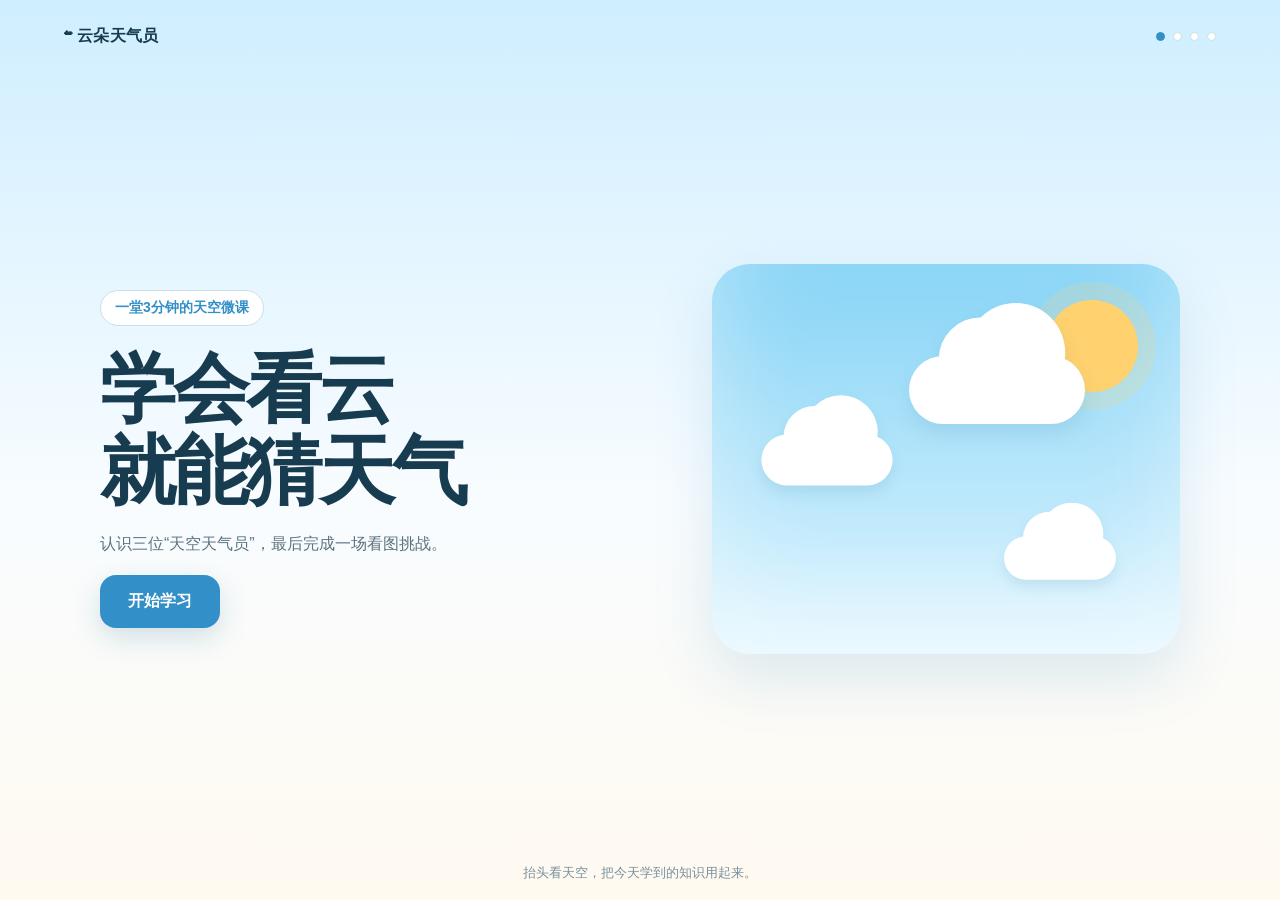
==== cloud-weather/index.html @ 01941896 "Publish 3分钟学会看云识天气" ====
<!doctype html>
<html lang="zh-CN">
<head>
  <meta charset="utf-8" />
  <meta name="viewport" content="width=device-width,initial-scale=1" />
  <title>3分钟学会看云识天气</title>
  <meta name="description" content="认识积云、层云和积雨云，完成看图挑战。" />
  <style>
    :root{--blue:#328fc7;--navy:#173b4f;--sky:#dff4ff;--cream:#fff9ee;--green:#4ea873;--coral:#ee806a;--muted:#5c7482;--line:#c9e0ea}
    *{box-sizing:border-box} body{margin:0;font-family:-apple-system,BlinkMacSystemFont,"PingFang SC","Microsoft YaHei",sans-serif;color:var(--navy);background:linear-gradient(180deg,#cfeeff 0,#f8fcff 55%,#fffaf0 100%);min-height:100vh}
    button{font:inherit}.app{min-height:100vh;display:flex;flex-direction:column}.topbar{height:72px;display:flex;align-items:center;justify-content:space-between;padding:0 clamp(20px,5vw,72px)}
    .brand{font-weight:800;letter-spacing:.02em;border:0;background:transparent;color:var(--navy);padding:10px 0;cursor:pointer}.brand:hover{color:var(--blue)}.progress{display:flex;gap:8px;align-items:center}.dot{width:9px;height:9px;border-radius:50%;background:#fff;border:1px solid var(--line)}.dot.on{background:var(--blue);border-color:var(--blue)}
    main{flex:1;display:grid;place-items:center;padding:20px}.screen{display:none;width:min(1080px,100%);animation:fade .35s ease}.screen.active{display:block}@keyframes fade{from{opacity:0;transform:translateY(8px)}to{opacity:1;transform:none}}
    .hero{display:grid;grid-template-columns:1.1fr .9fr;gap:40px;align-items:center;min-height:560px}.eyebrow{display:inline-block;background:#fff;border:1px solid var(--line);border-radius:999px;padding:8px 14px;font-size:14px;font-weight:700;color:var(--blue)}
    h1{font-size:clamp(42px,7vw,76px);line-height:1.08;margin:22px 0 18px;letter-spacing:-.04em}h2{font-size:clamp(30px,4vw,46px);margin:0 0 12px}p{line-height:1.8;color:var(--muted)}
    .btn{border:0;border-radius:16px;padding:16px 28px;font-weight:800;cursor:pointer;transition:.2s;box-shadow:0 10px 28px rgba(29,101,140,.18)}.btn:hover{transform:translateY(-2px)}.primary{background:var(--blue);color:#fff}.secondary{background:#fff;color:var(--navy);border:1px solid var(--line);box-shadow:none}
    .sky-stage{height:390px;border-radius:38px;background:linear-gradient(#87d4f6,#dff5ff);position:relative;overflow:hidden;box-shadow:inset 0 -50px 100px rgba(255,255,255,.45),0 24px 60px rgba(43,129,176,.15)}
    .sun{width:92px;height:92px;background:#ffd16f;border-radius:50%;position:absolute;right:42px;top:36px;box-shadow:0 0 0 18px rgba(255,209,111,.18)}
    .cloud{position:absolute;width:160px;height:62px;background:#fff;border-radius:60px;filter:drop-shadow(0 10px 8px rgba(51,122,157,.12))}.cloud:before,.cloud:after{content:"";position:absolute;background:#fff;border-radius:50%}.cloud:before{width:76px;height:76px;left:27px;top:-35px}.cloud:after{width:90px;height:90px;right:18px;top:-48px}.c1{left:35px;top:165px;transform:scale(.82)}.c2{left:205px;top:95px;transform:scale(1.1)}.c3{right:40px;bottom:65px;transform:scale(.7)}
    .section-head{text-align:center;margin-bottom:32px}.cards{display:grid;grid-template-columns:repeat(3,1fr);gap:22px}.card{background:rgba(255,255,255,.88);border:1px solid var(--line);border-radius:26px;padding:22px;cursor:pointer;transition:.25s;box-shadow:0 14px 38px rgba(42,111,148,.08)}.card:hover{transform:translateY(-6px);box-shadow:0 20px 46px rgba(42,111,148,.15)}
    .cloud-thumb{height:175px;border-radius:20px;background:linear-gradient(#9fdcf6,#e7f8ff);position:relative;overflow:hidden;margin-bottom:20px}.cloud-photo{width:100%;height:100%;display:block;object-fit:cover}.card h3{font-size:25px;margin:8px 0}.tag{font-size:13px;font-weight:800;color:var(--blue)}
    .mini-cloud{position:absolute;background:#fff;border-radius:60px}.mini-cloud.cumulus{width:116px;height:44px;left:50%;top:58%;transform:translate(-50%,-50%)}.mini-cloud.cumulus:before,.mini-cloud.cumulus:after{content:"";position:absolute;background:#fff;border-radius:50%}.mini-cloud.cumulus:before{width:58px;height:58px;left:14px;top:-32px}.mini-cloud.cumulus:after{width:70px;height:70px;right:8px;top:-40px}
    .mini-cloud.stratus{width:190px;height:50px;left:50%;top:50%;transform:translate(-50%,-50%);background:#d2dde2;box-shadow:0 25px 0 #dbe5e8,-55px -15px 0 -8px #d2dde2,55px -8px 0 -5px #c8d5da}
    .storm{position:absolute;width:128px;height:62px;border-radius:60px;background:#657681;left:50%;top:42%;transform:translate(-50%,-50%)}.storm:before,.storm:after{content:"";position:absolute;border-radius:50%;background:#657681}.storm:before{width:74px;height:74px;left:10px;top:-34px}.storm:after{width:82px;height:82px;right:5px;top:-42px}.bolt{position:absolute;left:48%;top:60%;font-size:54px;color:#ffd45c}
    .detail{display:grid;grid-template-columns:.9fr 1.1fr;gap:42px;align-items:center}.detail-panel{background:#fff;border:1px solid var(--line);border-radius:30px;padding:34px}.fact{padding:18px 0;border-bottom:1px solid #e7f0f4}.fact:last-child{border:0}.fact b{display:block;margin-bottom:7px}.rhyme{background:var(--cream);border-radius:18px;padding:18px 20px;font-size:20px;font-weight:800;color:var(--navy)}.actions{display:flex;gap:12px;margin-top:24px}
    .quiz-wrap{max-width:760px;margin:auto;text-align:center}.quiz-count{font-size:14px;font-weight:800;color:var(--blue);margin-top:10px}.quiz-image{height:310px;border-radius:30px;background:linear-gradient(#8dd3f2,#e9f8ff);position:relative;margin:22px 0;border:1px solid var(--line);overflow:hidden}.quiz-image.text-question{height:220px;display:grid;place-items:center;padding:34px;background:var(--cream);font-size:26px;font-weight:800;line-height:1.55}.options{display:grid;grid-template-columns:repeat(3,1fr);gap:14px}.option{background:#fff;border:2px solid transparent;border-radius:16px;padding:15px;cursor:pointer;font-weight:800;color:var(--navy)}.option:hover{border-color:var(--blue)}.option:disabled{cursor:default;opacity:.72}.feedback{min-height:58px;margin:16px 0 8px;font-weight:700}.correct{color:var(--green)}.wrong{color:var(--coral)}
    .result{text-align:center;background:rgba(255,255,255,.9);border:1px solid var(--line);border-radius:34px;padding:60px 30px;max-width:760px;margin:auto}.badge{width:120px;height:120px;border-radius:50%;background:#e6f7ed;color:var(--green);display:grid;place-items:center;font-size:60px;margin:0 auto 24px}
    .footer{text-align:center;padding:18px;color:#78909c;font-size:13px}@media(max-width:800px){.hero,.detail{grid-template-columns:1fr}.hero{padding-top:20px}.sky-stage{height:300px}.cards{grid-template-columns:1fr}.options{grid-template-columns:1fr}.topbar{height:60px}.card{display:grid;grid-template-columns:140px 1fr;gap:16px}.cloud-thumb{height:130px;margin:0}}
  </style>
</head>
<body>
<div class="app">
  <header class="topbar"><button class="brand" type="button" onclick="restart()" aria-label="返回首页">☁ 云朵天气员</button><div class="progress" aria-label="学习进度"><span class="dot on"></span><span class="dot"></span><span class="dot"></span><span class="dot"></span></div></header>
  <main>
    <section id="home" class="screen active"><div class="hero"><div><span class="eyebrow">一堂3分钟的天空微课</span><h1>学会看云<br>就能猜天气</h1><p>认识三位“天空天气员”，最后完成一场看图挑战。</p><button class="btn primary" onclick="go('learn',1)">开始学习</button></div><div class="sky-stage" aria-label="蓝天与云朵插画"><div class="sun"></div><div class="cloud c1"></div><div class="cloud c2"></div><div class="cloud c3"></div></div></div></section>
    <section id="learn" class="screen"><div class="section-head"><span class="eyebrow">第一步</span><h2>认识三种常见的云</h2><p>点击卡片，看看它长什么样，又在提醒我们什么。</p></div><div class="cards">
      <article class="card" onclick="openCloud('cumulus')"><div class="cloud-thumb"><img class="cloud-photo" src="assets/cumulus.jpg" alt="蓝天下洁白蓬松的积云"></div><div><span class="tag">晴天朋友</span><h3>积云</h3><p>像一团蓬松的白棉花，通常代表天气比较稳定。</p></div></article>
      <article class="card" onclick="openCloud('stratus')"><div class="cloud-thumb"><img class="cloud-photo" src="assets/stratus.jpg" alt="低矮灰暗并铺满天空的层云"></div><div><span class="tag">天空灰被</span><h3>层云</h3><p>像一床灰色的被子铺满天空，有时会带来小雨。</p></div></article>
      <article class="card" onclick="openCloud('storm')"><div class="cloud-thumb"><img class="cloud-photo" src="assets/cumulonimbus.jpg" alt="高大浓厚并伴随闪电的积雨云"></div><div><span class="tag">雷雨信号</span><h3>积雨云</h3><p>又高又厚、底部较暗，可能带来雷雨和大风。</p></div></article>
    </div></section>
    <section id="detail" class="screen"><div class="detail"><div id="detailArt" class="cloud-thumb" style="height:420px"></div><div class="detail-panel"><span id="detailTag" class="eyebrow"></span><h2 id="detailTitle" style="margin-top:18px"></h2><div class="fact"><b>它长什么样</b><span id="detailLook"></span></div><div class="fact"><b>它在提醒什么</b><span id="detailWeather"></span></div><div id="detailRhyme" class="rhyme"></div><div class="actions"><button class="btn secondary" onclick="go('learn',1)">再看其他云</button><button class="btn primary" onclick="go('quiz',2)">我学会了，去挑战</button></div></div></div></section>
    <section id="quiz" class="screen"><div class="quiz-wrap"><span class="eyebrow">第二步</span><div id="quizCount" class="quiz-count">第 1 / 6 题</div><h2 id="quizTitle">看图识云</h2><p id="quizPrompt"></p><div id="quizMedia" class="quiz-image"></div><div id="quizOptions" class="options"></div><div id="feedback" class="feedback"></div><button id="nextBtn" class="btn primary" style="display:none" onclick="nextQuestion()">下一题</button></div></section>
    <section id="result" class="screen"><div class="result"><div class="badge">✓</div><span class="eyebrow">学习完成</span><h2 id="resultTitle" style="margin-top:18px">你已经会看云识天气了</h2><p id="scoreText" style="font-size:24px;font-weight:800;color:var(--navy)"></p><p id="resultTip">白白一团棉，多半是积云；灰被铺满天，可能是层云；云朵向上长，还带闪电，要留意积雨云。</p><button class="btn primary" onclick="restart()">再学一次</button></div></section>
  </main>
  <footer class="footer">抬头看天空，把今天学到的知识用起来。</footer>
</div>
<script>
  const data={
    cumulus:{tag:'晴天朋友',title:'积云',look:'洁白、蓬松，像一团一团的棉花。',weather:'通常说明空气比较稳定，天气往往不错。',rhyme:'白白一团棉，天气多半晴。',art:'<img class="cloud-photo" src="assets/cumulus.jpg" alt="蓝天下洁白蓬松的积云">'},
    stratus:{tag:'天空灰被',title:'层云',look:'灰色、低矮，常常一大片铺在天空。',weather:'天空容易阴沉，有时会出现毛毛雨或小雨。',rhyme:'灰被铺满天，阴雨可能见。',art:'<img class="cloud-photo" src="assets/stratus.jpg" alt="低矮灰暗的层云">'},
    storm:{tag:'雷雨信号',title:'积雨云',look:'又高、又厚，底部颜色较暗。',weather:'可能带来雷雨、短时大风，甚至冰雹。',rhyme:'云朵向上长，雷雨可能到。',art:'<img class="cloud-photo" src="assets/cumulonimbus.jpg" alt="高大并伴随闪电的积雨云">'}
  };
  const questions=[
    {title:'看图识云',prompt:'图片中的云洁白、蓬松，像一团团棉花。它是什么云？',image:'assets/cumulus.jpg',answer:'积云',explain:'洁白、蓬松、团状，是积云最明显的特点。'},
    {title:'看图识云',prompt:'图片中的灰色云层低矮，并大面积铺满天空。它是什么云？',image:'assets/stratus.jpg',answer:'层云',explain:'灰色、低矮、像被子一样铺开，是层云。'},
    {title:'看图识云',prompt:'图片中的云体高大浓厚，并伴随雷电。它是什么云？',image:'assets/cumulonimbus.jpg',answer:'积雨云',explain:'高大、厚重并伴随雷电，是积雨云。'},
    {title:'根据外形判断',prompt:'“白白一团棉，天气多半晴”说的是哪一种云？',answer:'积云',explain:'积云像蓬松的白棉花，通常表示天气较稳定。'},
    {title:'根据天气判断',prompt:'天空像盖了一床灰色的被子，有时还会下毛毛雨。这是哪一种云？',answer:'层云',explain:'层云常常低矮地铺满天空，容易带来阴天或小雨。'},
    {title:'根据天气判断',prompt:'天气预报提示可能出现雷雨、短时大风甚至冰雹。应该重点观察哪一种云？',answer:'积雨云',explain:'积雨云发展强烈，常带来雷雨、大风或冰雹。'}
  ];
  let quizIndex=0,score=0,answered=false;
  function go(id,step){document.querySelectorAll('.screen').forEach(x=>x.classList.remove('active'));document.getElementById(id).classList.add('active');document.querySelectorAll('.dot').forEach((d,i)=>d.classList.toggle('on',i<=step));if(id==='quiz'&&quizIndex===0&&!answered)renderQuestion();window.scrollTo({top:0,behavior:'smooth'})}
  function openCloud(type){const d=data[type];document.getElementById('detailTag').textContent=d.tag;document.getElementById('detailTitle').textContent=d.title;document.getElementById('detailLook').textContent=d.look;document.getElementById('detailWeather').textContent=d.weather;document.getElementById('detailRhyme').textContent=d.rhyme;document.getElementById('detailArt').innerHTML=d.art;go('detail',2)}
  function renderQuestion(){const q=questions[quizIndex];answered=false;document.getElementById('quizCount').textContent=`第 ${quizIndex+1} / ${questions.length} 题`;document.getElementById('quizTitle').textContent=q.title;document.getElementById('quizPrompt').textContent=q.prompt;const media=document.getElementById('quizMedia');media.className='quiz-image'+(q.image?'':' text-question');media.innerHTML=q.image?`<img class="cloud-photo" src="${q.image}" alt="题目云朵照片">`:`<span>${q.prompt}</span>`;if(!q.image)document.getElementById('quizPrompt').textContent='请根据下面的描述作答。';document.getElementById('quizOptions').innerHTML=['积云','层云','积雨云'].map(v=>`<button class="option" onclick="answer('${v}')">${v}</button>`).join('');document.getElementById('feedback').textContent='';document.getElementById('feedback').className='feedback';document.getElementById('nextBtn').style.display='none'}
  function answer(choice){if(answered)return;answered=true;const q=questions[quizIndex],ok=choice===q.answer;if(ok)score++;const f=document.getElementById('feedback');f.className='feedback '+(ok?'correct':'wrong');f.textContent=ok?'答对了！'+q.explain:`正确答案是“${q.answer}”。${q.explain}`;document.querySelectorAll('#quizOptions .option').forEach(b=>b.disabled=true);const btn=document.getElementById('nextBtn');btn.textContent=quizIndex===questions.length-1?'查看学习结果':'下一题';btn.style.display='inline-block'}
  function nextQuestion(){if(quizIndex<questions.length-1){quizIndex++;renderQuestion()}else{showResult()}}
  function showResult(){document.getElementById('scoreText').textContent=`6题中答对 ${score} 题`;document.getElementById('resultTitle').textContent=score===6?'太棒了，全部答对！':score>=4?'你已经掌握大部分知识':'再复习一次会更牢固';document.getElementById('resultTip').textContent=score===6?'你已经能从外形和天气现象判断积云、层云和积雨云。':'再看一遍三张云朵卡片，重点比较它们的颜色、高度和可能带来的天气。';go('result',3)}
  function restart(){quizIndex=0;score=0;answered=false;document.getElementById('feedback').textContent='';go('home',0)}
</script>
</body>
</html>
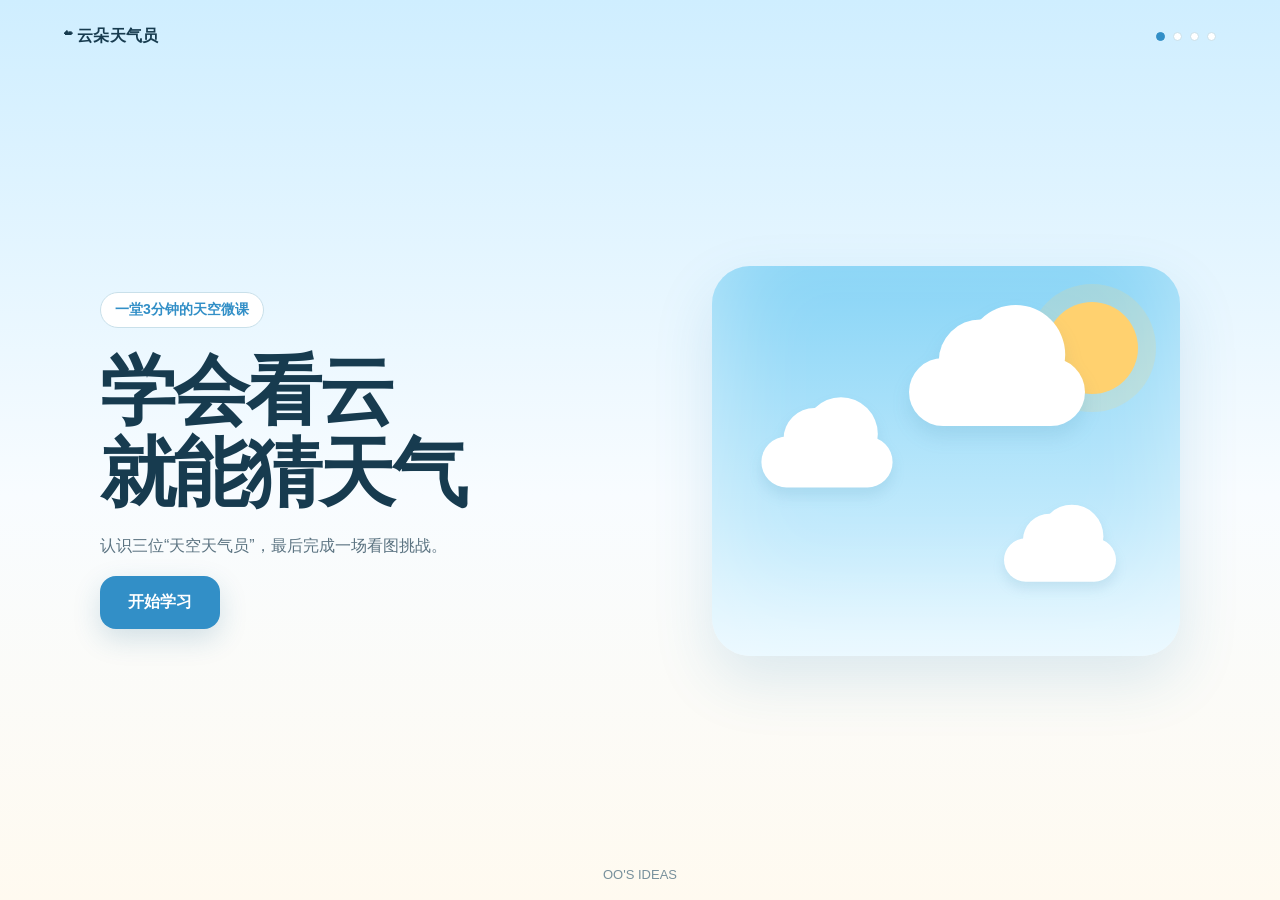
==== commit 8e8efeed: "Replace footer brand with OO'S IDEAS" ====
--- a/cloud-weather/index.html
+++ b/cloud-weather/index.html
@@ -42,7 +42,7 @@
     <section id="quiz" class="screen"><div class="quiz-wrap"><span class="eyebrow">第二步</span><div id="quizCount" class="quiz-count">第 1 / 6 题</div><h2 id="quizTitle">看图识云</h2><p id="quizPrompt"></p><div id="quizMedia" class="quiz-image"></div><div id="quizOptions" class="options"></div><div id="feedback" class="feedback"></div><button id="nextBtn" class="btn primary" style="display:none" onclick="nextQuestion()">下一题</button></div></section>
     <section id="result" class="screen"><div class="result"><div class="badge">✓</div><span class="eyebrow">学习完成</span><h2 id="resultTitle" style="margin-top:18px">你已经会看云识天气了</h2><p id="scoreText" style="font-size:24px;font-weight:800;color:var(--navy)"></p><p id="resultTip">白白一团棉，多半是积云；灰被铺满天，可能是层云；云朵向上长，还带闪电，要留意积雨云。</p><button class="btn primary" onclick="restart()">再学一次</button></div></section>
   </main>
-  <footer class="footer">抬头看天空，把今天学到的知识用起来。</footer>
+  <footer class="footer">OO&#39;S IDEAS</footer>
 </div>
 <script>
   const data={
